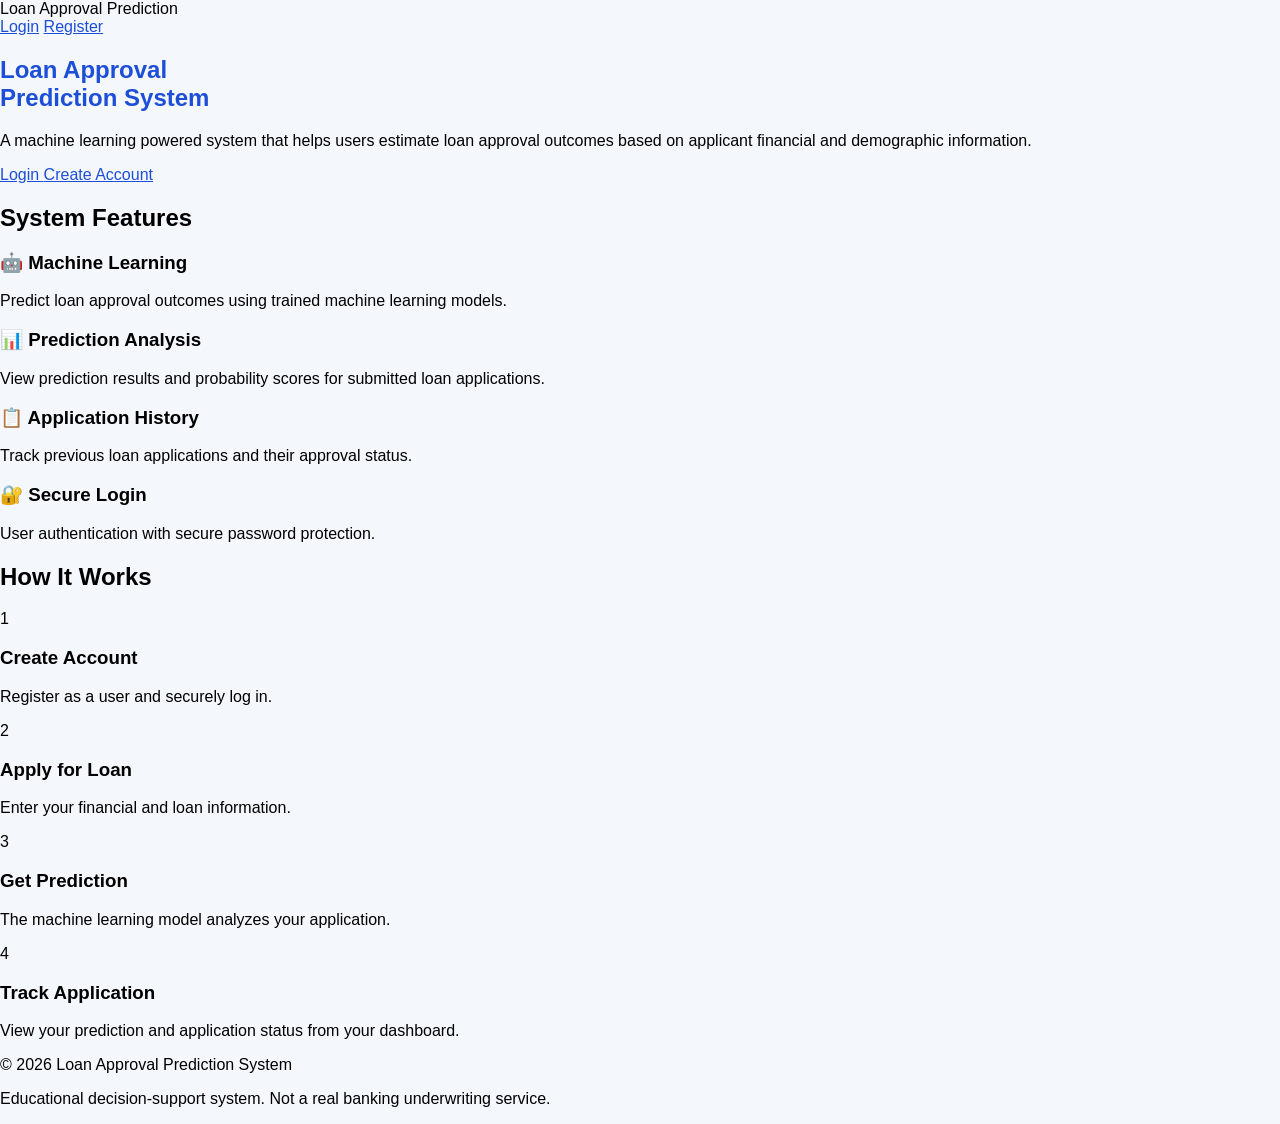
==== frontend/index.html @ e93a3998 "Add landing page" ====
<!DOCTYPE html>
<html lang="en">
<head>
    <meta charset="UTF-8">
    <meta name="viewport" content="width=device-width, initial-scale=1.0">

    <title>Loan Approval Prediction System</title>

    <link rel="stylesheet" href="css/style.css">
</head>

<body>

    <header class="navbar">
        <div class="logo">
            Loan Approval Prediction
        </div>

        <nav>
            <a href="login.html">Login</a>
            <a href="register.html">Register</a>
        </nav>
    </header>

    <main>

        <section class="hero">

            <div class="hero-content">

                <h1>
                    Loan Approval<br>
                    <span>Prediction System</span>
                </h1>

                <p>
                    A machine learning powered system that helps users
                    estimate loan approval outcomes based on applicant
                    financial and demographic information.
                </p>

                <div class="hero-buttons">
                    <a href="login.html" class="btn btn-primary">
                        Login
                    </a>

                    <a href="register.html" class="btn btn-secondary">
                        Create Account
                    </a>
                </div>

            </div>

        </section>


        <section class="features">

            <h2>System Features</h2>

            <div class="feature-grid">

                <div class="feature-card">
                    <h3>🤖 Machine Learning</h3>
                    <p>
                        Predict loan approval outcomes using trained
                        machine learning models.
                    </p>
                </div>

                <div class="feature-card">
                    <h3>📊 Prediction Analysis</h3>
                    <p>
                        View prediction results and probability scores
                        for submitted loan applications.
                    </p>
                </div>

                <div class="feature-card">
                    <h3>📋 Application History</h3>
                    <p>
                        Track previous loan applications and their
                        approval status.
                    </p>
                </div>

                <div class="feature-card">
                    <h3>🔐 Secure Login</h3>
                    <p>
                        User authentication with secure password
                        protection.
                    </p>
                </div>

            </div>

        </section>


        <section class="about">

            <h2>How It Works</h2>

            <div class="steps">

                <div class="step">
                    <span>1</span>
                    <h3>Create Account</h3>
                    <p>Register as a user and securely log in.</p>
                </div>

                <div class="step">
                    <span>2</span>
                    <h3>Apply for Loan</h3>
                    <p>Enter your financial and loan information.</p>
                </div>

                <div class="step">
                    <span>3</span>
                    <h3>Get Prediction</h3>
                    <p>
                        The machine learning model analyzes your
                        application.
                    </p>
                </div>

                <div class="step">
                    <span>4</span>
                    <h3>Track Application</h3>
                    <p>
                        View your prediction and application status
                        from your dashboard.
                    </p>
                </div>

            </div>

        </section>

    </main>


    <footer>
        <p>
            © 2026 Loan Approval Prediction System
        </p>

        <p>
            Educational decision-support system. Not a real banking
            underwriting service.
        </p>
    </footer>

</body>
</html>
---- frontend/css/style.css ----
* {
    box-sizing: border-box;
}

body {
    margin: 0;
    font-family: Arial, sans-serif;
    background: #f4f7fb;
}

.container {
    width: 400px;
    margin: 80px auto;
    padding: 35px;
    background: white;
    border-radius: 12px;
    box-shadow: 0 5px 20px rgba(0,0,0,0.1);
    text-align: center;
}

h1 {
    color: #1d4ed8;
}

input {
    width: 100%;
    padding: 13px;
    margin: 8px 0;
    border: 1px solid #ccc;
    border-radius: 6px;
}

button {
    width: 100%;
    padding: 13px;
    margin-top: 15px;
    border: none;
    border-radius: 6px;
    background: #1d4ed8;
    color: white;
    font-size: 16px;
    cursor: pointer;
}

button:hover {
    background: #153eaa;
}

a {
    color: #1d4ed8;
}
/* =========================================================
   RESPONSIVE DESIGN - LOAN APPROVAL PREDICTION SYSTEM
   ========================================================= */

/* Prevent horizontal overflow */
html {
    width: 100%;
    overflow-x: hidden;
}

body {
    width: 100%;
    max-width: 100%;
    overflow-x: hidden;
}

/* Make all images responsive */
img {
    max-width: 100%;
    height: auto;
}

/* Make forms responsive */
input,
select,
textarea,
button {
    max-width: 100%;
    box-sizing: border-box;
}

/* Flexible containers */
.container,
.form-container,
.dashboard-container,
.profile-container,
.history-container {
    width: 90%;
    max-width: 1200px;
    margin-left: auto;
    margin-right: auto;
}

/* Tables can scroll instead of breaking mobile layouts */
.table-container,
.table-wrapper,
.table-responsive {
    width: 100%;
    overflow-x: auto;
    -webkit-overflow-scrolling: touch;
}

table {
    min-width: 600px;
}

/* =========================================================
   TABLET
   ========================================================= */

@media (max-width: 900px) {

    .container,
    .form-container,
    .dashboard-container,
    .profile-container,
    .history-container {
        width: 92%;
    }

    .cards,
    .stats-grid {
        grid-template-columns: repeat(2, 1fr);
    }

    .form-grid {
        grid-template-columns: repeat(2, 1fr);
    }

    .header {
        gap: 15px;
    }

    .chart-card {
        width: 100%;
    }

}

/* =========================================================
   MOBILE
   ========================================================= */

@media (max-width: 600px) {

    body {
        font-size: 14px;
    }

    h1 {
        font-size: 25px;
    }

    h2 {
        font-size: 21px;
    }

    h3 {
        font-size: 17px;
    }

    .container,
    .form-container,
    .dashboard-container,
    .profile-container,
    .history-container {
        width: 94%;
        margin-top: 20px;
        margin-bottom: 20px;
    }

    /* Cards */
    .cards,
    .stats-grid {
        grid-template-columns: 1fr;
        gap: 12px;
    }

    .card,
    .stat-card {
        padding: 18px;
    }

    /* Forms */
    .form-grid {
        grid-template-columns: 1fr;
        gap: 12px;
    }

    form {
        width: 100%;
    }

    input,
    select,
    textarea {
        width: 100%;
        font-size: 16px;
    }

    button {
        width: 100%;
        min-height: 44px;
    }

    /* Headers */
    .header {
        flex-direction: column;
        align-items: stretch;
        text-align: center;
    }

    .header h1 {
        font-size: 23px;
    }

    .logout-btn {
        width: 100%;
    }

    /* Filters */
    .filters {
        flex-direction: column;
        gap: 10px;
    }

    .filters input,
    .filters select {
        width: 100%;
        min-width: 0;
    }

    /* Navigation */
    nav {
        flex-wrap: wrap;
        gap: 8px;
    }

    nav a,
    nav button {
        flex: 1 1 100%;
        text-align: center;
    }

    /* Charts */
    .chart-card {
        height: 300px;
    }

    /* Tables */
    .table-container {
        padding: 15px;
    }

    th,
    td {
        padding: 9px;
        font-size: 13px;
    }

    /* Modal */
    .modal {
        width: 94%;
        max-width: 94%;
        margin: auto;
    }

}

/* =========================================================
   SMALL PHONES
   ========================================================= */

@media (max-width: 400px) {

    body {
        font-size: 13px;
    }

    h1 {
        font-size: 22px;
    }

    h2 {
        font-size: 19px;
    }

    .container,
    .form-container,
    .dashboard-container,
    .profile-container,
    .history-container {
        width: 96%;
    }

    .card,
    .stat-card {
        padding: 14px;
    }

    .chart-card {
        height: 260px;
    }

    th,
    td {
        font-size: 12px;
        padding: 7px;
    }

}
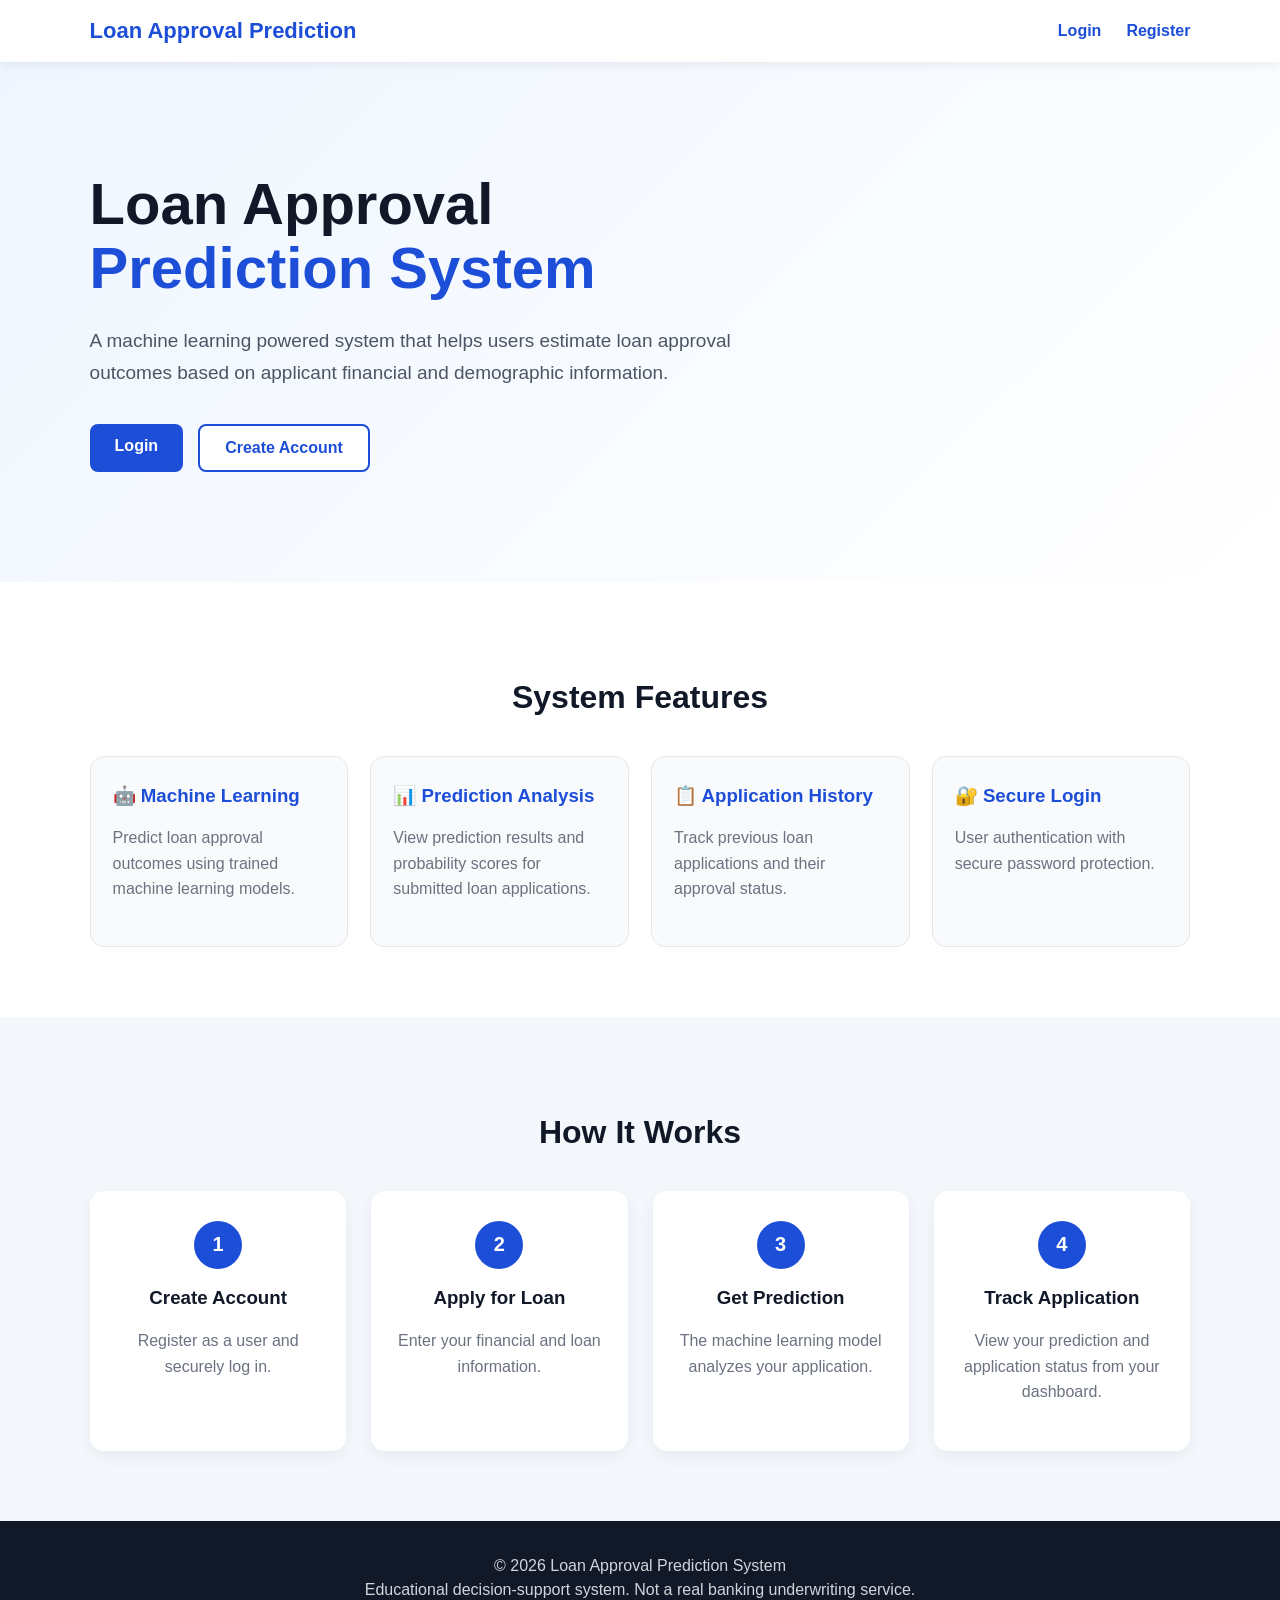
==== commit acdbf0b2: "Use Netlify proxy for API requests" ====
--- a/frontend/index.html
+++ b/frontend/index.html
@@ -152,4 +152,4 @@
     </footer>
 
 </body>
-</html>+</html>
--- a/frontend/css/style.css
+++ b/frontend/css/style.css
@@ -309,4 +309,279 @@
         padding: 7px;
     }
 
+}
+/* =========================================================
+   LANDING PAGE
+   ========================================================= */
+
+.navbar {
+    width: 100%;
+    padding: 18px 7%;
+    display: flex;
+    justify-content: space-between;
+    align-items: center;
+    background: #ffffff;
+    box-shadow: 0 2px 12px rgba(0, 0, 0, 0.08);
+    position: relative;
+    z-index: 10;
+}
+
+.logo {
+    font-size: 22px;
+    font-weight: 700;
+    color: #1d4ed8;
+}
+
+.navbar nav {
+    display: flex;
+    gap: 25px;
+    align-items: center;
+}
+
+.navbar nav a {
+    text-decoration: none;
+    color: #1d4ed8;
+    font-weight: 600;
+}
+
+.navbar nav a:hover {
+    color: #153eaa;
+}
+
+
+/* HERO */
+
+.hero {
+    min-height: 520px;
+    padding: 80px 7%;
+    display: flex;
+    align-items: center;
+    background: linear-gradient(135deg, #eff6ff, #ffffff);
+}
+
+.hero-content {
+    max-width: 800px;
+}
+
+.hero h1 {
+    margin: 0 0 25px;
+    font-size: 58px;
+    line-height: 1.1;
+    color: #111827;
+}
+
+.hero h1 span {
+    color: #1d4ed8;
+}
+
+.hero p {
+    max-width: 700px;
+    margin-bottom: 35px;
+    font-size: 19px;
+    line-height: 1.7;
+    color: #4b5563;
+}
+
+.hero-buttons {
+    display: flex;
+    gap: 15px;
+    flex-wrap: wrap;
+}
+
+.btn {
+    display: inline-block;
+    padding: 13px 25px;
+    border-radius: 8px;
+    text-decoration: none;
+    font-weight: 600;
+    transition: 0.2s;
+}
+
+.btn-primary {
+    background: #1d4ed8;
+    color: white !important;
+}
+
+.btn-primary:hover {
+    background: #153eaa;
+}
+
+.btn-secondary {
+    background: white;
+    color: #1d4ed8 !important;
+    border: 2px solid #1d4ed8;
+}
+
+.btn-secondary:hover {
+    background: #eff6ff;
+}
+
+
+/* FEATURES */
+
+.features {
+    padding: 70px 7%;
+    background: #ffffff;
+    text-align: center;
+}
+
+.features h2,
+.about h2 {
+    margin-bottom: 40px;
+    font-size: 32px;
+    color: #111827;
+}
+
+.feature-grid {
+    max-width: 1200px;
+    margin: auto;
+    display: grid;
+    grid-template-columns: repeat(4, 1fr);
+    gap: 22px;
+}
+
+.feature-card {
+    padding: 28px 22px;
+    background: #f8fafc;
+    border: 1px solid #e5e7eb;
+    border-radius: 14px;
+    text-align: left;
+    transition: 0.2s;
+}
+
+.feature-card:hover {
+    transform: translateY(-5px);
+    box-shadow: 0 10px 25px rgba(0, 0, 0, 0.08);
+}
+
+.feature-card h3 {
+    margin-top: 0;
+    color: #1d4ed8;
+}
+
+.feature-card p {
+    color: #6b7280;
+    line-height: 1.6;
+}
+
+
+/* HOW IT WORKS */
+
+.about {
+    padding: 70px 7%;
+    background: #f4f7fb;
+    text-align: center;
+}
+
+.steps {
+    max-width: 1100px;
+    margin: auto;
+    display: grid;
+    grid-template-columns: repeat(4, 1fr);
+    gap: 25px;
+}
+
+.step {
+    background: white;
+    padding: 30px 20px;
+    border-radius: 14px;
+    box-shadow: 0 5px 18px rgba(0, 0, 0, 0.06);
+}
+
+.step span {
+    display: flex;
+    width: 48px;
+    height: 48px;
+    margin: 0 auto 18px;
+    align-items: center;
+    justify-content: center;
+    border-radius: 50%;
+    background: #1d4ed8;
+    color: white;
+    font-size: 20px;
+    font-weight: 700;
+}
+
+.step h3 {
+    color: #111827;
+}
+
+.step p {
+    color: #6b7280;
+    line-height: 1.6;
+}
+
+
+/* FOOTER */
+
+footer {
+    padding: 30px 7%;
+    background: #111827;
+    color: #d1d5db;
+    text-align: center;
+}
+
+footer p {
+    margin: 6px 0;
+}
+
+
+/* LANDING PAGE MOBILE */
+
+@media (max-width: 900px) {
+
+    .feature-grid,
+    .steps {
+        grid-template-columns: repeat(2, 1fr);
+    }
+
+    .hero h1 {
+        font-size: 45px;
+    }
+}
+
+@media (max-width: 600px) {
+
+    .navbar {
+        padding: 16px 5%;
+        flex-direction: column;
+        gap: 15px;
+    }
+
+    .navbar nav {
+        width: 100%;
+        justify-content: center;
+    }
+
+    .hero {
+        min-height: auto;
+        padding: 60px 5%;
+    }
+
+    .hero h1 {
+        font-size: 38px;
+    }
+
+    .hero p {
+        font-size: 16px;
+    }
+
+    .hero-buttons {
+        flex-direction: column;
+    }
+
+    .btn {
+        width: 100%;
+        text-align: center;
+    }
+
+    .features,
+    .about {
+        padding: 50px 5%;
+    }
+
+    .feature-grid,
+    .steps {
+        grid-template-columns: 1fr;
+    }
 }
